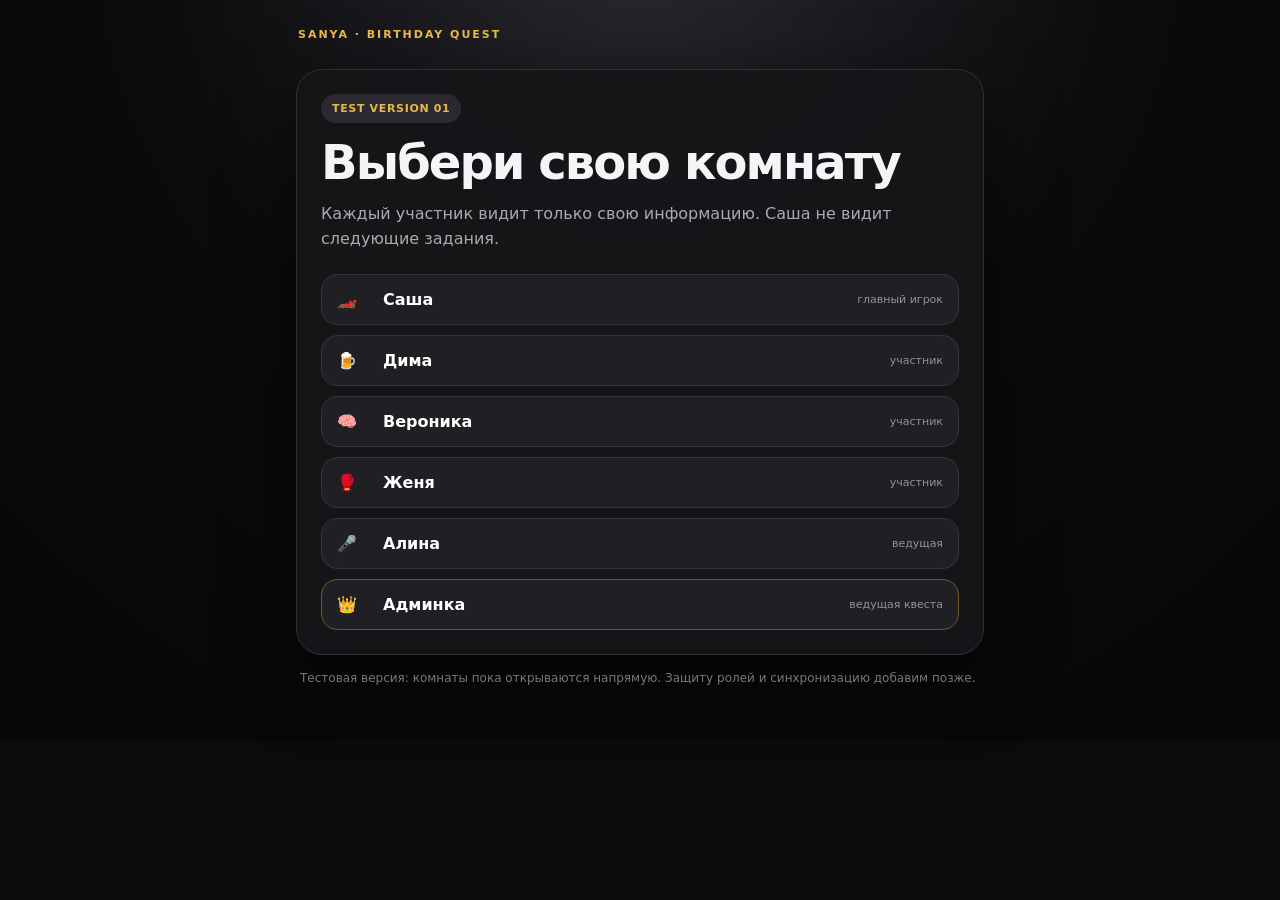
==== index.html @ 187b083e "Add files via upload" ====
<!doctype html><html lang="ru"><head><meta charset="utf-8"><meta name="viewport" content="width=device-width,initial-scale=1"><meta name="theme-color" content="#0b0b0d"><title>Sanya Birthday Quest</title><link rel="stylesheet" href="style.css"></head><body><main class="app"><div class="brand">SANYA · BIRTHDAY QUEST</div><section class="hero"><div class="eyebrow">TEST VERSION 01</div><h1>Выбери свою комнату</h1><p>Каждый участник видит только свою информацию. Саша не видит следующие задания.</p><div class="rooms">
<a href="room.html?role=sasha" class="room">🏎️ <span>Саша</span><small>главный игрок</small></a>
<a href="room.html?role=dima" class="room">🍺 <span>Дима</span><small>участник</small></a>
<a href="room.html?role=veronika" class="room">🧠 <span>Вероника</span><small>участник</small></a>
<a href="room.html?role=zhenya" class="room">🥊 <span>Женя</span><small>участник</small></a>
<a href="room.html?role=alina" class="room">🎤 <span>Алина</span><small>ведущая</small></a>
<a href="room.html?role=admin" class="room admin">👑 <span>Админка</span><small>ведущая квеста</small></a>
</div></section><p class="note">Тестовая версия: комнаты пока открываются напрямую. Защиту ролей и синхронизацию добавим позже.</p></main></body></html>
---- style.css ----
*{box-sizing:border-box}html,body{margin:0;min-height:100%;background:#0b0b0d;color:#f5f5f7;font-family:Inter,system-ui,-apple-system,BlinkMacSystemFont,"Segoe UI",sans-serif}body{background:radial-gradient(circle at 50% -10%,#29292f 0,#0b0b0d 48%,#070708 100%)}.app{width:min(100%,720px);margin:auto;padding:18px 16px 40px}.brand{font-size:11px;letter-spacing:.18em;font-weight:800;color:#e8b84b;margin:10px 2px 28px}.hero,.card{background:rgba(22,22,25,.94);border:1px solid #303035;border-radius:26px;padding:24px;box-shadow:0 22px 70px #0009}.hero h1,.card h1{font-size:clamp(32px,8vw,48px);line-height:.98;margin:16px 0 12px;letter-spacing:-.04em}.hero p,.card>p{color:#aaaab2;line-height:1.55}.eyebrow,.badge{display:inline-flex;padding:8px 11px;border-radius:999px;background:#29292f;color:#e8b84b;font-size:11px;font-weight:900;letter-spacing:.06em}.rooms{display:grid;gap:10px;margin-top:22px}.room{display:grid;grid-template-columns:36px 1fr auto;align-items:center;gap:10px;text-decoration:none;color:#fff;background:#202024;border:1px solid #34343a;border-radius:16px;padding:15px}.room span{font-weight:800}.room small{color:#92929b;font-size:11px}.room.admin{border-color:#6b5728}.note,.back{color:#777780;font-size:12px;line-height:1.5}.note{margin:14px 4px}.back{display:inline-block;text-decoration:none;margin:6px 2px 16px}.mission{margin-top:22px;background:#111114;border:1px solid #2d2d33;border-radius:18px;padding:18px;line-height:1.55}.mission b{font-size:18px}.mission p{color:#b6b6be;margin:10px 0}.locked{margin-top:12px;padding:15px;border-radius:14px;background:#19191d;color:#8f8f98;border:1px dashed #36363d}.controls{display:grid;gap:10px;margin-top:16px}.controls button{border:0;border-radius:14px;padding:15px;background:#e8b84b;color:#111;font-weight:900;cursor:pointer}.controls button:nth-child(n+2){background:#25252a;color:#fff;border:1px solid #38383f}@media(max-width:500px){.app{padding:12px}.hero,.card{padding:20px;border-radius:22px}.room{grid-template-columns:32px 1fr}.room small{display:block}.brand{margin-bottom:20px}}
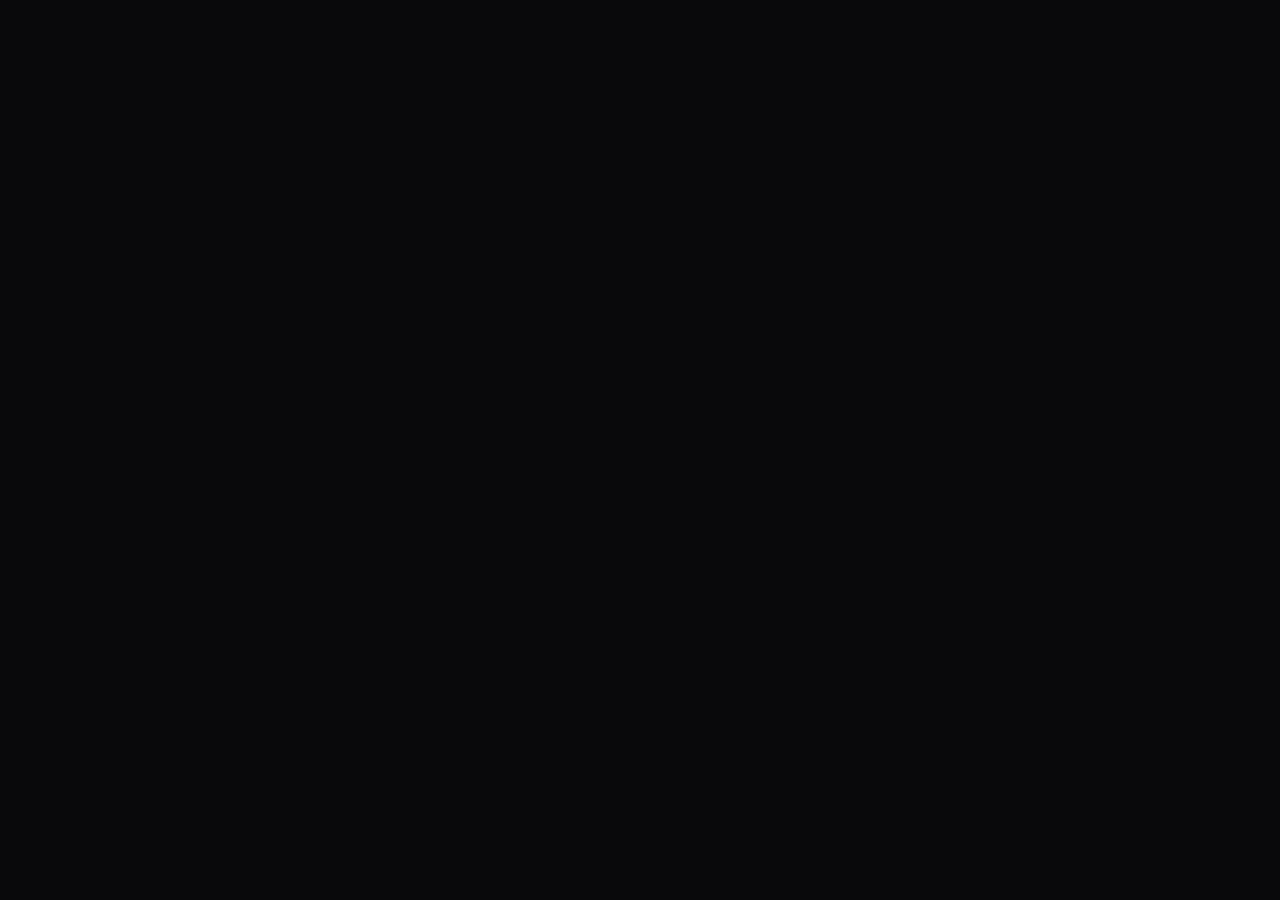
==== commit 28f94f5e: "Add files via upload" ====
--- a/index.html
+++ b/index.html
@@ -1,8 +1,14 @@
-<!doctype html><html lang="ru"><head><meta charset="utf-8"><meta name="viewport" content="width=device-width,initial-scale=1"><meta name="theme-color" content="#0b0b0d"><title>Sanya Birthday Quest</title><link rel="stylesheet" href="style.css"></head><body><main class="app"><div class="brand">SANYA · BIRTHDAY QUEST</div><section class="hero"><div class="eyebrow">TEST VERSION 01</div><h1>Выбери свою комнату</h1><p>Каждый участник видит только свою информацию. Саша не видит следующие задания.</p><div class="rooms">
-<a href="room.html?role=sasha" class="room">🏎️ <span>Саша</span><small>главный игрок</small></a>
-<a href="room.html?role=dima" class="room">🍺 <span>Дима</span><small>участник</small></a>
-<a href="room.html?role=veronika" class="room">🧠 <span>Вероника</span><small>участник</small></a>
-<a href="room.html?role=zhenya" class="room">🥊 <span>Женя</span><small>участник</small></a>
-<a href="room.html?role=alina" class="room">🎤 <span>Алина</span><small>ведущая</small></a>
-<a href="room.html?role=admin" class="room admin">👑 <span>Админка</span><small>ведущая квеста</small></a>
-</div></section><p class="note">Тестовая версия: комнаты пока открываются напрямую. Защиту ролей и синхронизацию добавим позже.</p></main></body></html>+<!doctype html>
+<html lang="ru">
+<head>
+<meta charset="utf-8">
+<meta name="viewport" content="width=device-width,initial-scale=1">
+<title>Sanya Birthday Quest</title>
+<link rel="stylesheet" href="style.css">
+<script src="https://cdn.jsdelivr.net/npm/@supabase/supabase-js@2"></script>
+</head>
+<body>
+<div id="app"></div>
+<script src="app.js"></script>
+</body>
+</html>
--- a/style.css
+++ b/style.css
@@ -1 +1,19 @@
-*{box-sizing:border-box}html,body{margin:0;min-height:100%;background:#0b0b0d;color:#f5f5f7;font-family:Inter,system-ui,-apple-system,BlinkMacSystemFont,"Segoe UI",sans-serif}body{background:radial-gradient(circle at 50% -10%,#29292f 0,#0b0b0d 48%,#070708 100%)}.app{width:min(100%,720px);margin:auto;padding:18px 16px 40px}.brand{font-size:11px;letter-spacing:.18em;font-weight:800;color:#e8b84b;margin:10px 2px 28px}.hero,.card{background:rgba(22,22,25,.94);border:1px solid #303035;border-radius:26px;padding:24px;box-shadow:0 22px 70px #0009}.hero h1,.card h1{font-size:clamp(32px,8vw,48px);line-height:.98;margin:16px 0 12px;letter-spacing:-.04em}.hero p,.card>p{color:#aaaab2;line-height:1.55}.eyebrow,.badge{display:inline-flex;padding:8px 11px;border-radius:999px;background:#29292f;color:#e8b84b;font-size:11px;font-weight:900;letter-spacing:.06em}.rooms{display:grid;gap:10px;margin-top:22px}.room{display:grid;grid-template-columns:36px 1fr auto;align-items:center;gap:10px;text-decoration:none;color:#fff;background:#202024;border:1px solid #34343a;border-radius:16px;padding:15px}.room span{font-weight:800}.room small{color:#92929b;font-size:11px}.room.admin{border-color:#6b5728}.note,.back{color:#777780;font-size:12px;line-height:1.5}.note{margin:14px 4px}.back{display:inline-block;text-decoration:none;margin:6px 2px 16px}.mission{margin-top:22px;background:#111114;border:1px solid #2d2d33;border-radius:18px;padding:18px;line-height:1.55}.mission b{font-size:18px}.mission p{color:#b6b6be;margin:10px 0}.locked{margin-top:12px;padding:15px;border-radius:14px;background:#19191d;color:#8f8f98;border:1px dashed #36363d}.controls{display:grid;gap:10px;margin-top:16px}.controls button{border:0;border-radius:14px;padding:15px;background:#e8b84b;color:#111;font-weight:900;cursor:pointer}.controls button:nth-child(n+2){background:#25252a;color:#fff;border:1px solid #38383f}@media(max-width:500px){.app{padding:12px}.hero,.card{padding:20px;border-radius:22px}.room{grid-template-columns:32px 1fr}.room small{display:block}.brand{margin-bottom:20px}}+*{box-sizing:border-box}
+body{margin:0;min-height:100vh;background:#09090b;color:#f7f7f7;font-family:system-ui,-apple-system,Segoe UI,sans-serif}
+#app{width:min(760px,100%);margin:auto;padding:18px}
+.card{background:#17171b;border:1px solid #303037;border-radius:24px;padding:24px;margin:14px 0;box-shadow:0 20px 60px #0008}
+h1{font-size:clamp(32px,8vw,52px);line-height:1;margin:16px 0}
+h2{margin-top:0}
+p{color:#b9b9c0;line-height:1.55}
+.badge{display:inline-block;padding:8px 12px;border-radius:99px;background:#29292f;color:#e7b94e;font-size:12px;font-weight:800}
+input{width:100%;padding:15px;margin:12px 0;border-radius:14px;border:1px solid #3a3a42;background:#101014;color:#fff;font-size:18px}
+button{border:0;border-radius:14px;padding:14px 17px;background:#e7b94e;color:#111;font-weight:900;cursor:pointer;margin:5px}
+button.secondary{background:#29292f;color:#fff}
+.mission{margin-top:18px;padding:18px;border-radius:17px;background:#101014;border:1px solid #2e2e35;line-height:1.65}
+.row{display:flex;gap:10px;flex-wrap:wrap}
+.error{color:#ff9292;min-height:20px}
+.stat{display:inline-block;margin:5px 5px 0 0;padding:9px 11px;background:#222228;border-radius:10px;color:#aaa}
+.q{padding:13px 0;border-bottom:1px solid #303037;line-height:1.5}
+.admin{border-top:1px solid #333;margin-top:25px;padding-top:22px}
+.small{font-size:12px;color:#888}
+@media(max-width:520px){#app{padding:10px}.card{padding:19px;border-radius:20px}}
